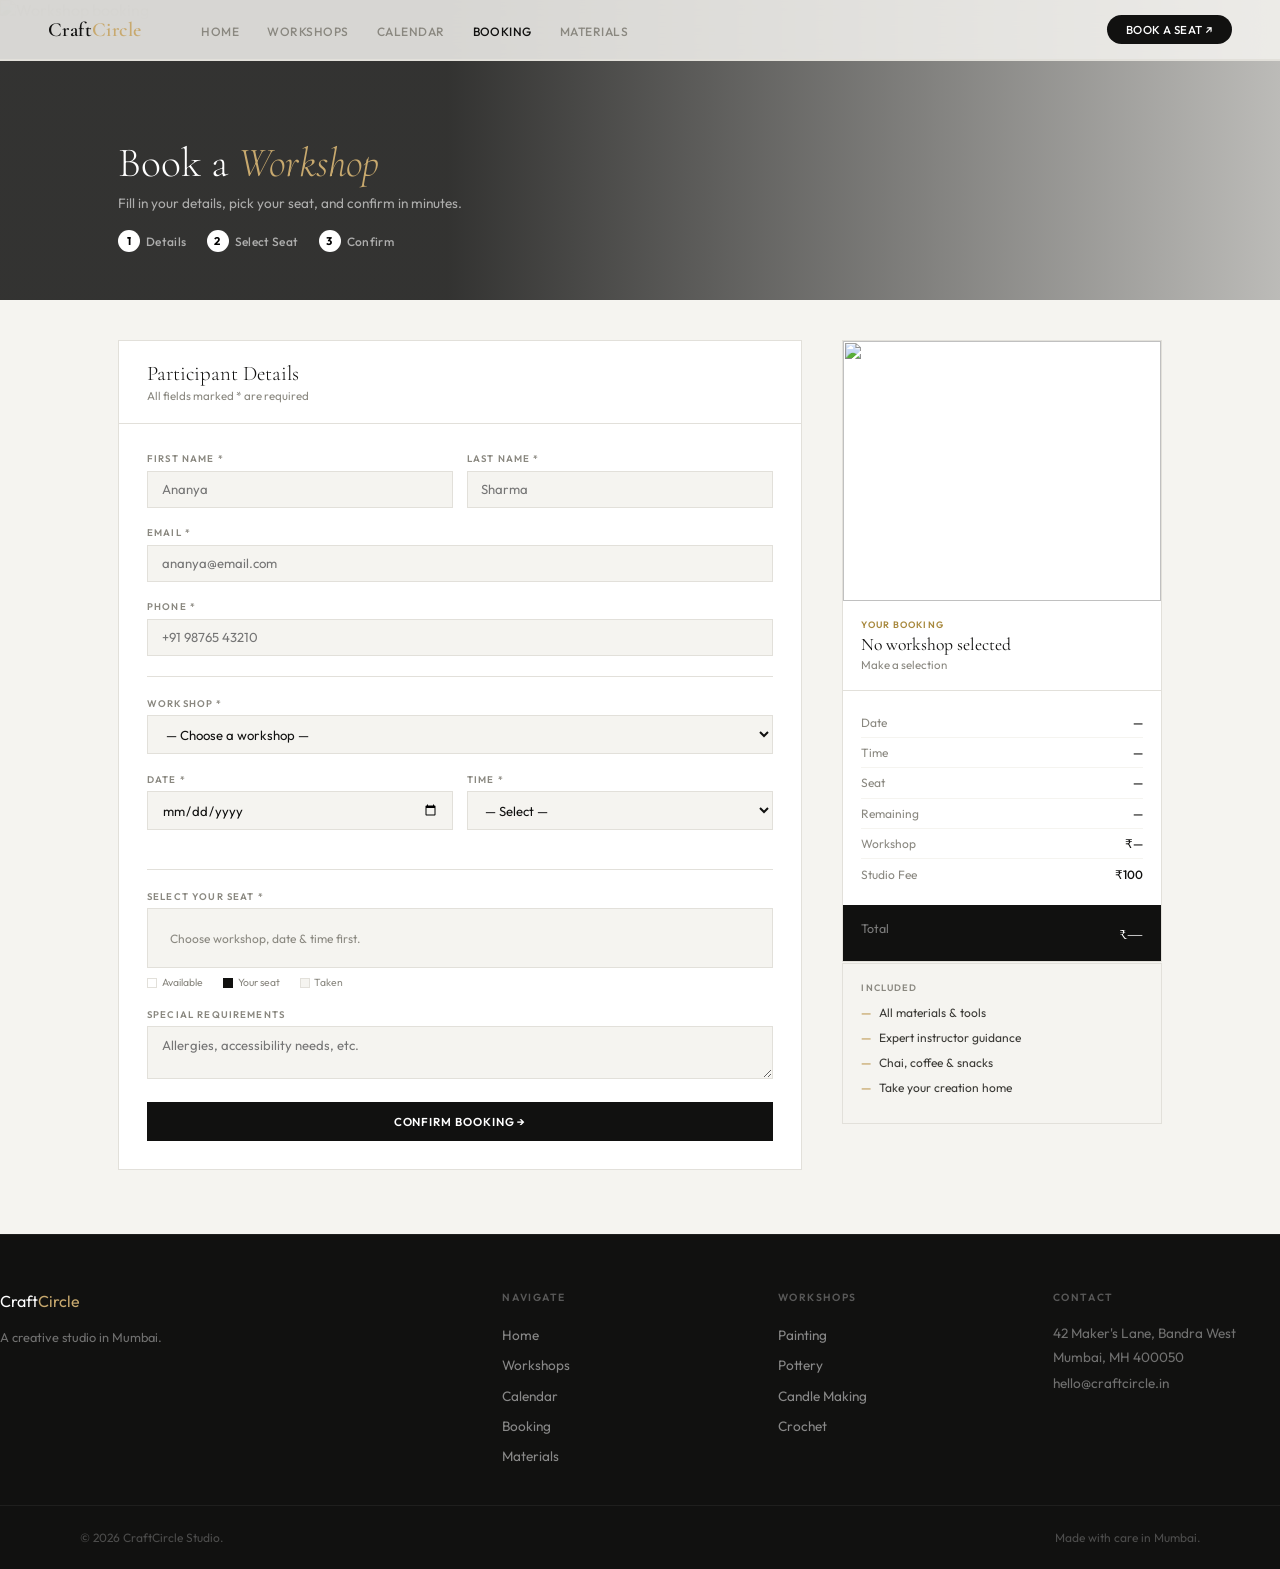
==== booking.html @ b0668a46 "Initial commit - CraftCircle workshop platform" ====
<!DOCTYPE html>
<html lang="en">

<head>
  <meta charset="UTF-8">
  <meta name="viewport" content="width=device-width, initial-scale=1.0">
  <title>Booking — CraftCircle</title>
  <meta name="description" content="Book your seat at a CraftCircle workshop.">
  <link rel="preconnect" href="https://fonts.googleapis.com">
  <link
    href="https://fonts.googleapis.com/css2?family=Cormorant+Garamond:ital,wght@0,300;0,400;0,600;1,300;1,400;1,600&family=Outfit:wght@300;400;500;600&display=swap"
    rel="stylesheet">
  <link rel="stylesheet" href="css/main.css">
  <link rel="stylesheet" href="css/booking.css">
</head>

<body class="relative">
  <nav class="cc-nav">
    <a href="index.html" class="nav-logo">Craft<span>Circle</span></a>
    <ul class="nav-links">
      <li><a href="index.html">Home</a></li>
      <li><a href="workshops.html">Workshops</a></li>
      <li><a href="calendar.html">Calendar</a></li>
      <li><a href="booking.html" class="active">Booking</a></li>
      <li><a href="materials.html">Materials</a></li>
    </ul>
    <div class="nav-right">
      <a href="booking.html" class="nav-btn">Book a Seat ↗</a>
      <button class="cc-hamburger" onclick="toggleMobileNav()">
        <span></span><span></span><span></span>
      </button>
    </div>
  </nav>

  <div class="mobile-nav">
    <a href="index.html">Home</a>
    <a href="workshops.html">Workshops</a>
    <a href="calendar.html">Calendar</a>
    <a href="booking.html" class="active">Booking</a>
    <a href="materials.html">Materials</a>
  </div>

  <div class="bk-banner">
    <img src="Images/booking.jpg" alt="Workshop booking">
    <div class="bk-banner-overlay"></div>
    <div class="bk-banner-content">
      <h1>Book a <em>Workshop</em></h1>
      <p>Fill in your details, pick your seat, and confirm in minutes.</p>
      <div class="bk-steps">
        <div class="bk-step"><span class="bk-step-num">1</span>Details</div>
        <div class="bk-step"><span class="bk-step-num">2</span>Select Seat</div>
        <div class="bk-step"><span class="bk-step-num">3</span>Confirm</div>
      </div>
    </div>
  </div>

  <section class="booking-section">
    <div class="booking-container">
      <div class="booking-layout">
        <div>
          <div class="form-panel reveal" id="formPanel">
            <div class="form-section-header">
              <h2>Participant Details</h2>
              <p>All fields marked * are required</p>
            </div>
            <div class="form-body">
              <form id="bookingForm" onsubmit="handleBooking(event)">
                <div class="form-row">
                  <div class="form-group">
                    <label>First Name *</label>
                    <input type="text" id="firstName" placeholder="Ananya" required>
                  </div>
                  <div class="form-group">
                    <label>Last Name *</label>
                    <input type="text" id="lastName" placeholder="Sharma" required>
                  </div>
                </div>
                <div class="form-group">
                  <label>Email *</label>
                  <input type="email" id="email" placeholder="ananya@email.com" required>
                </div>
                <div class="form-group">
                  <label>Phone *</label>
                  <input type="tel" id="phone" placeholder="+91 98765 43210" required>
                </div>

                <div class="divider"></div>

                <div class="form-group">
                  <label>Workshop *</label>
                  <select id="workshopSelect" required onchange="onWorkshopChange()">
                    <option value="">— Choose a workshop —</option>
                    <option value="Abstract Acrylic Pour|1200|painting">Abstract Acrylic Pour – ₹1,200</option>
                    <option value="Watercolor Florals|1000|painting">Watercolor Florals – ₹1,000</option>
                    <option value="Galaxy Resin Art|1500|painting">Galaxy Resin Art – ₹1,500</option>
                    <option value="Wheel Throwing|1800|pottery">Wheel Throwing – ₹1,800</option>
                    <option value="Hand-Built Ceramics|1400|pottery">Hand-Built Ceramics – ₹1,400</option>
                    <option value="Glaze &amp; Fire|900|pottery">Glaze &amp; Fire – ₹900</option>
                    <option value="Botanical Soy Candles|950|candle">Botanical Soy Candles – ₹950</option>
                    <option value="Pillar Candle Sculpting|1100|candle">Pillar Candle Sculpting – ₹1,100</option>
                    <option value="Granny Square|850|crochet">Granny Square – ₹850</option>
                    <option value="Amigurumi Toy Making|1100|crochet">Amigurumi Toy Making – ₹1,100</option>
                  </select>
                </div>

                <div class="form-row">
                  <div class="form-group">
                    <label>Date *</label>
                    <input type="date" id="sessionDate" required onchange="onDateChange()">
                  </div>
                  <div class="form-group">
                    <label>Time *</label>
                    <select id="sessionTime" required onchange="onTimeChange()">
                      <option value="">— Select —</option>
                      <option value="10:00 AM">10:00 AM</option>
                      <option value="2:00 PM">2:00 PM</option>
                      <option value="5:00 PM">5:00 PM</option>
                    </select>
                  </div>
                </div>

                <div class="divider"></div>

                <div class="form-group">
                  <label>Select Your Seat *</label>
                  <div class="seat-map" id="seatMap">
                    <p class="seat-placeholder">Choose workshop, date & time first.</p>
                  </div>
                  <div class="seat-legend">
                    <div class="sl-item">
                      <div class="sl-box sl-available"></div>Available
                    </div>
                    <div class="sl-item">
                      <div class="sl-box sl-selected"></div>Your seat
                    </div>
                    <div class="sl-item">
                      <div class="sl-box sl-taken"></div>Taken
                    </div>
                  </div>
                  <div class="seats-info" id="seatsInfo" style="display:none">
                    <span>Remaining</span><span id="seatsLeft"></span>
                  </div>
                </div>

                <div class="form-group">
                  <label>Special Requirements</label>
                  <textarea id="specialReq" rows="2" placeholder="Allergies, accessibility needs, etc."></textarea>
                </div>

                <div class="form-error" id="formError"></div>
                <button type="submit" class="form-submit">Confirm Booking →</button>
              </form>
            </div>
          </div>

          <div class="booking-confirm" id="bookingConfirm">
            <div class="confirm-icon">
              <svg viewBox="0 0 24 24">
                <polyline points="20 6 9 17 4 12" />
              </svg>
            </div>
            <h3>Booking Confirmed</h3>
            <p>Your seat is reserved. A confirmation email has been sent.</p>
            <div class="booking-id" id="bookingIdDisplay"></div>
            <p class="confirm-link">
              <a id="materialsLink" href="materials.html" style="color:var(--accent-dark);border-bottom:1px solid">See
                Materials page →</a>
            </p>
          </div>
          <div id="bookingModalOverlay"></div>
        </div>

        <div class="summary-panel reveal">
          <div class="summary-card">
            <div class="summary-img"><img src="Images/child.jpg" alt="" id="summaryImgEl"></div>
            <div class="summary-header">
              <div class="summary-header-label" id="summaryLabel">Your Booking</div>
              <h3 id="summaryTitle">No workshop selected</h3>
              <p id="summaryMeta">Make a selection</p>
            </div>
            <div class="summary-rows">
              <div class="summary-row"><span>Date</span><strong id="summaryDate">—</strong></div>
              <div class="summary-row"><span>Time</span><strong id="summaryTime">—</strong></div>
              <div class="summary-row"><span>Seat</span><strong id="summarySeat">—</strong></div>
              <div class="summary-row"><span>Remaining</span><strong id="summarySeatsLeft">—</strong></div>
              <div class="summary-row"><span>Workshop</span><strong id="summaryPrice">₹—</strong></div>
              <div class="summary-row"><span>Studio Fee</span><strong>₹100</strong></div>
            </div>
            <div class="summary-total"><span>Total</span><strong id="summaryTotal">₹—</strong></div>
          </div>
          <div class="perks-card">
            <h5>Included</h5>
            <div class="perk">All materials & tools</div>
            <div class="perk">Expert instructor guidance</div>
            <div class="perk">Chai, coffee & snacks</div>
            <div class="perk">Take your creation home</div>
          </div>
        </div>
      </div>
    </div>
  </section>

  <footer>
    <div class="container footer-grid">
      <div class="footer-brand">
        <span class="nav-logo">Craft<span style="color:var(--accent)">Circle</span></span>
        <p>A creative studio in Mumbai.</p>
      </div>
      <div class="footer-col">
        <h5>Navigate</h5>
        <ul>
          <li><a href="index.html">Home</a></li>
          <li><a href="workshops.html">Workshops</a></li>
          <li><a href="calendar.html">Calendar</a></li>
          <li><a href="booking.html">Booking</a></li>
          <li><a href="materials.html">Materials</a></li>
        </ul>
      </div>
      <div class="footer-col">
        <h5>Workshops</h5>
        <ul>
          <li><a href="#">Painting</a></li>
          <li><a href="#">Pottery</a></li>
          <li><a href="#">Candle Making</a></li>
          <li><a href="#">Crochet</a></li>
        </ul>
      </div>
      <div class="footer-col">
        <h5>Contact</h5>
        <p>42 Maker's Lane, Bandra West</p>
        <p>Mumbai, MH 400050</p>
        <p style="margin-top:.5rem">hello@craftcircle.in</p>
      </div>
    </div>
    <div class="footer-bottom">
      <p>© 2026 CraftCircle Studio.</p>
      <p>Made with care in Mumbai.</p>
    </div>
  </footer>

  <script src="js/main.js"></script>
  <script src="js/booking.js"></script>
</body>
</html>
---- css/main.css ----
/* ===== CRAFTCIRCLE SHARED DESIGN SYSTEM ===== */
/* Theme tokens — DO NOT CHANGE these colors or fonts */
:root {
  --off-white: #f5f4f0;
  --white: #ffffff;
  --ink: #111110;
  --ink-light: #3a3935;
  --muted: #8a8880;
  --accent: #c8a96e;
  --accent-dark: #a8893e;
  --border: #e2e0da;
  --font-display: 'Cormorant Garamond', Georgia, serif;
  --font-body: 'Outfit', sans-serif;
}


* {
    margin: 0;
    padding: 0;
    box-sizing: border-box;
}

body {
  font-family: var(--font-body);
  background: var(--off-white);
  color: var(--ink);
  overflow-x: hidden;
}

a {
  text-decoration: none;
  color: inherit;
}

ul {
  list-style: none;
  padding: 0;
  margin: 0
}

img {
  display: block;
  max-width: 100%;
  height: auto;
  object-fit: cover
}

h1,
h2,
h3,
h4,
h5,
h6 {
  margin: 0
}

p {
  margin: 0
}

/* ===== NAVBAR ===== */
.cc-nav {
  position: fixed;
  top: 0;
  left: 0;
  right: 0;
  z-index: 1050;
  display: flex;
  align-items: center;
  gap: 2rem;
  padding: 0 3rem;
  height: 60px;
  background: rgba(245, 244, 240, 0.85);
  backdrop-filter: blur(18px);
  -webkit-backdrop-filter: blur(18px);
  border-bottom: 1px solid var(--border);
  transition: background .4s, box-shadow .4s;
}

.cc-nav.scrolled {
  background: rgba(245, 244, 240, 0.98);
  box-shadow: 0 2px 24px rgba(0, 0, 0, 0.06)
}

.cc-nav .nav-logo {
  font-family: var(--font-display);
  font-size: 1.25rem;
  font-weight: 600;
  color: var(--ink);
  letter-spacing: .02em;
  margin-right: 1rem;
  white-space: nowrap
}

.cc-nav .nav-logo span {
  color: var(--accent)
}

.cc-nav .nav-links {
  display: flex;
  gap: .25rem;
  flex: 1
}

.cc-nav .nav-links a {
  padding: .35rem .75rem;
  font-size: .75rem;
  font-weight: 500;
  color: var(--muted);
  letter-spacing: .04em;
  text-transform: uppercase;
  border-radius: 2px;
  transition: color .2s;
}

.cc-nav .nav-links a:hover,
.cc-nav .nav-links a.active {
  color: var(--ink)
}

.cc-nav .nav-right {
  display: flex;
  align-items: center;
  gap: 1rem
}

.nav-btn {
  background: var(--ink) !important;
  color: var(--white) !important;
  padding: .45rem 1.15rem;
  border-radius: 50px;
  font-size: .72rem;
  font-weight: 500;
  letter-spacing: .04em;
  text-transform: uppercase;
  transition: background .2s, transform .2s;
  border: none;
}

.nav-btn:hover {
  background: var(--accent-dark) !important;
  transform: translateY(-1px)
}

/* Hamburger */
.cc-hamburger {
  display: none;
  background: none;
  border: none;
  cursor: pointer;
  padding: 0;
  width: 28px;
  height: 20px;
  position: relative;
  flex-shrink: 0
}

.cc-hamburger span {
  display: block;
  width: 100%;
  height: 2px;
  background: var(--ink);
  position: absolute;
  left: 0;
  transition: all .3s ease
}

.cc-hamburger span:nth-child(1) {
  top: 0
}

.cc-hamburger span:nth-child(2) {
  top: 9px
}

.cc-hamburger span:nth-child(3) {
  top: 18px
}

.cc-hamburger.open span:nth-child(1) {
  top: 9px;
  transform: rotate(45deg)
}

.cc-hamburger.open span:nth-child(2) {
  opacity: 0
}

.cc-hamburger.open span:nth-child(3) {
  top: 9px;
  transform: rotate(-45deg)
}

/* Mobile nav drawer */
.mobile-nav {
  position: fixed;
  top: 60px;
  left: 0;
  right: 0;
  z-index: 1040;
  background: rgba(245, 244, 240, 0.98);
  backdrop-filter: blur(18px);
  border-bottom: 1px solid var(--border);
  padding: 0 2rem;
  max-height: 0;
  overflow: hidden;
  transition: max-height .4s cubic-bezier(.4, 0, .2, 1), padding .4s;
}

.mobile-nav.open {
  max-height: 400px;
  padding: 1.5rem 2rem
}

.mobile-nav a {
  display: block;
  padding: .75rem 0;
  font-size: .9rem;
  font-weight: 500;
  color: var(--muted);
  letter-spacing: .04em;
  text-transform: uppercase;
  border-bottom: 1px solid var(--border);
  transition: color .2s;
}

.mobile-nav a:last-child {
  border-bottom: none
}

.mobile-nav a:hover,
.mobile-nav a.active {
  color: var(--ink)
}

/* ===== SECTION HELPERS ===== */
.section-eyebrow {
  display: inline-flex;
  align-items: center;
  gap: .5rem;
  font-size: .62rem;
  font-weight: 500;
  letter-spacing: .14em;
  text-transform: uppercase;
  color: var(--muted);
  margin-bottom: .85rem;
}

.section-eyebrow::before {
  content: '';
  display: block;
  width: 24px;
  height: 1px;
  background: var(--accent)
}

.section-title {
  font-family: var(--font-display);
  font-size: clamp(1.85rem, 3vw, 2.75rem);
  font-weight: 300;
  line-height: 1.12;
  color: var(--ink);
}

.section-title em {
  font-style: italic
}

/* ===== BUTTONS ===== */
.btn-dark {
  display: inline-flex;
  align-items: center;
  gap: .5rem;
  background: var(--ink);
  color: var(--white);
  padding: .65rem 1.5rem;
  border-radius: 50px;
  font-size: .78rem;
  font-weight: 500;
  letter-spacing: .03em;
  transition: background .2s, transform .2s;
  border: none;
  cursor: pointer;
  font-family: var(--font-body);
}

.btn-dark:hover {
  background: var(--accent-dark);
  color: var(--white);
  transform: translateY(-2px)
}

.btn-dark svg {
  width: 14px;
  height: 14px;
  fill: currentColor
}

.btn-ghost {
  display: inline-flex;
  align-items: center;
  gap: .5rem;
  font-size: .85rem;
  font-weight: 500;
  color: var(--ink-light);
  border-bottom: 1px solid var(--border);
  padding-bottom: 2px;
  transition: color .2s, border-color .2s;
}

.btn-ghost:hover {
  color: var(--accent-dark);
  border-color: var(--accent)
}

.btn-dark-outline {
  display: inline-flex;
  align-items: center;
  gap: .5rem;
  border: 1.5px solid var(--ink);
  color: var(--ink);
  padding: .65rem 1.5rem;
  border-radius: 50px;
  font-size: .76rem;
  font-weight: 500;
  letter-spacing: .04em;
  text-transform: uppercase;
  transition: background .2s, color .2s;
}

.btn-dark-outline:hover {
  background: var(--ink);
  color: var(--white)
}

/* ===== FOOTER ===== */
footer {
  background: var(--ink);
  border-top: 1px solid rgba(255, 255, 255, .06);
  padding: 3.5rem 0 0
}

.footer-grid {
  display: grid;
  grid-template-columns: 2fr 1fr 1fr 1fr;
  gap: 3rem;
  padding-bottom: 2.5rem
}

.footer-brand .nav-logo {
  color: var(--white);
  display: block;
  margin-bottom: 1rem
}

.footer-brand p {
  font-size: .8rem;
  color: rgba(255, 255, 255, .4);
  line-height: 1.7;
  max-width: 260px
}

.footer-col h5 {
  font-size: .65rem;
  font-weight: 600;
  letter-spacing: .15em;
  text-transform: uppercase;
  color: rgba(255, 255, 255, .3);
  margin-bottom: 1.25rem
}

.footer-col ul {
  display: flex;
  flex-direction: column;
  gap: .65rem
}

.footer-col ul li a {
  font-size: .85rem;
  color: rgba(255, 255, 255, .5);
  transition: color .2s
}

.footer-col ul li a:hover {
  color: var(--white)
}

.footer-col p {
  font-size: .85rem;
  color: rgba(255, 255, 255, .4);
  margin-bottom: .4rem
}

.footer-bottom {
  border-top: 1px solid rgba(255, 255, 255, .06);
  padding: 1.5rem 5rem;
  display: flex;
  justify-content: space-between;
  align-items: center
}

.footer-bottom p {
  font-size: .75rem;
  color: rgba(255, 255, 255, .25)
}

/* ===== RESPONSIVE ===== */
@media(max-width:1024px) {
  .cc-nav {
    padding: 0 1.5rem
  }

  .footer-grid {
    grid-template-columns: 1fr 1fr;
    gap: 2rem
  }
}

@media(max-width:768px) {
  .cc-nav .nav-links {
    display: none !important
  }

  .cc-hamburger {
    display: block !important
  }

  .footer-grid {
    grid-template-columns: 1fr
  }

  .footer-bottom {
    flex-direction: column;
    gap: .5rem;
    padding: 1.5rem
  }
}
---- css/booking.css ----
.bk-steps {
    display: flex;
    gap: 1.5rem
}

.bk-step {
    display: flex;
    align-items: center;
    gap: .5rem;
    font-size: .7rem;
    font-weight: 500;
    color: rgba(17, 17, 16, .45);
    letter-spacing: .03em
}

.bk-step-num {
    width: 22px;
    height: 22px;
    border-radius: 50%;
    background: var(--ink);
    color: var(--white);
    display: flex;
    align-items: center;
    justify-content: center;
    font-size: .6rem;
    font-weight: 700
}



.booking-section {
    padding: 2.5rem 0 4rem
}

.booking-layout {
    display: grid;
    grid-template-columns: 1fr 320px;
    gap: 2.5rem;
    align-items: start
}

.form-panel {
    background: var(--white);
    border: 1px solid var(--border)
}

.form-section-header {
    padding: 1.25rem 1.75rem;
    border-bottom: 1px solid var(--border)
}

.form-section-header h2 {
    font-family: var(--font-display);
    font-size: 1.3rem;
    font-weight: 300;
    color: var(--ink)
}

.form-section-header p {
    font-size: .72rem;
    color: var(--muted);
    margin-top: .15rem
}

.form-body {
    padding: 1.75rem
}

.form-group {
    margin-bottom: 1.15rem
}

.form-group label {
    display: block;
    font-size: .6rem;
    font-weight: 600;
    letter-spacing: .12em;
    text-transform: uppercase;
    color: var(--muted);
    margin-bottom: .4rem
}

.form-group input,
.form-group select,
.form-group textarea {
    width: 100%;
    padding: .6rem .85rem;
    border: 1px solid var(--border);
    background: var(--off-white);
    font-family: var(--font-body);
    font-size: .82rem;
    color: var(--ink);
    outline: none;
    transition: border-color .25s, box-shadow .25s;
    border-radius: 0
}

.form-group input:focus,
.form-group select:focus,
.form-group textarea:focus {
    border-color: var(--ink);
    background: var(--white);
    box-shadow: 0 0 0 2px rgba(200, 169, 110, .08)
}

.form-row {
    display: grid;
    grid-template-columns: 1fr 1fr;
    gap: .85rem
}

.divider {
    height: 1px;
    background: var(--border);
    margin: 1.25rem 0
}

.seat-map {
    display: grid;
    grid-template-columns: repeat(8, 1fr);
    gap: 3px;
    padding: 1rem;
    background: var(--off-white);
    border: 1px solid var(--border)
}

.seat-btn {
    aspect-ratio: 1;
    display: flex;
    align-items: center;
    justify-content: center;
    font-size: .58rem;
    font-weight: 600;
    background: var(--white);
    border: 1px solid var(--border);
    cursor: pointer;
    font-family: var(--font-body);
    color: var(--ink);
    transition: all .15s
}

.seat-btn:hover {
    background: var(--accent);
    border-color: var(--accent-dark);
    transform: scale(1.06)
}

.seat-btn.selected {
    background: var(--ink);
    border-color: var(--ink);
    color: var(--white);
    transform: scale(1.04)
}

.seat-btn.booked {
    background: var(--off-white);
    border-color: var(--border);
    color: var(--border);
    cursor: not-allowed;
    text-decoration: line-through
}

.seat-legend {
    display: flex;
    gap: 1.25rem;
    margin-top: .5rem;
    font-size: .65rem;
    color: var(--muted)
}

.sl-item {
    display: flex;
    align-items: center;
    gap: .3rem
}

.sl-box {
    width: 10px;
    height: 10px;
    border: 1px solid
}

.sl-available {
    border-color: var(--border);
    background: var(--white)
}

.sl-selected {
    border-color: var(--ink);
    background: var(--ink)
}

.sl-taken {
    border-color: var(--border);
    background: var(--off-white)
}

.seats-info {
    margin-top: .5rem;
    padding: .5rem .75rem;
    background: var(--off-white);
    border: 1px solid var(--border);
    display: flex;
    justify-content: space-between;
    font-size: .72rem
}

.seats-info span:last-child {
    font-weight: 600;
    color: var(--accent-dark)
}

.form-error {
    display: none;
    padding: .6rem .85rem;
    background: #fce4ec;
    border-left: 2px solid #ef5350;
    font-size: .78rem;
    color: #b71c1c;
    margin-bottom: 1rem
}

.form-submit {
    width: 100%;
    background: var(--ink);
    color: var(--white);
    padding: .75rem;
    border: none;
    cursor: pointer;
    font-family: var(--font-body);
    font-size: .72rem;
    font-weight: 600;
    letter-spacing: .08em;
    text-transform: uppercase;
    transition: background .2s
}

.form-submit:hover {
    background: var(--accent-dark)
}

.booking-confirm {
    display: none;
    padding: 3rem 1.75rem;
    text-align: center;
    background: var(--white);
    border: 1px solid var(--border)
}

.confirm-icon {
    width: 48px;
    height: 48px;
    border-radius: 50%;
    background: var(--ink);
    display: flex;
    align-items: center;
    justify-content: center;
    margin: 0 auto 1rem
}

.confirm-icon svg {
    width: 22px;
    height: 22px;
    fill: none;
    stroke: white;
    stroke-width: 2
}

.booking-confirm h3 {
    font-family: var(--font-display);
    font-size: 1.65rem;
    font-weight: 300;
    color: var(--ink);
    margin-bottom: .5rem
}

.booking-confirm p {
    font-size: .8rem;
    color: var(--muted);
    line-height: 1.6;
    margin-bottom: 1rem
}

.booking-id {
    display: inline-block;
    font-family: var(--font-display);
    font-size: 1.2rem;
    font-weight: 600;
    color: var(--accent-dark);
    letter-spacing: .08em;
    border: 1px solid var(--accent);
    padding: .5rem 1.5rem;
    background: rgba(200, 169, 110, .04);
    margin-bottom: 1rem
}

.summary-panel {
    position: sticky;
    top: 80px;
    display: flex;
    flex-direction: column;
    gap: 1px
}

.summary-card {
    background: var(--white);
    border: 1px solid var(--border)
}

.summary-img {
    height: 260px;
    overflow: hidden
}

.summary-img img{
    width:100%;
    height:100%;
    object-fit:cover;
    object-position:center top;
    transition:transform .4s;
}
.summary-card:hover .summary-img img {
    transform: scale(1.03)
}

.summary-header {
    padding: 1.15rem;
    border-bottom: 1px solid var(--border)
}

.summary-header-label {
    font-size: .58rem;
    font-weight: 600;
    letter-spacing: .12em;
    text-transform: uppercase;
    color: var(--accent-dark);
    margin-bottom: .25rem
}

.summary-header h3 {
    font-family: var(--font-display);
    font-size: 1.1rem;
    font-weight: 400;
    color: var(--ink);
    line-height: 1.2
}

.summary-header p {
    font-size: .72rem;
    color: var(--muted);
    margin-top: .1rem
}

.summary-rows {
    padding: 1rem 1.15rem
}

.summary-row {
    display: flex;
    justify-content: space-between;
    padding: .45rem 0;
    border-bottom: 1px solid var(--off-white);
    font-size: .75rem
}

.summary-row:last-child {
    border-bottom: none
}

.summary-row span {
    color: var(--muted)
}

.summary-row strong {
    color: var(--ink);
    font-weight: 500
}

.summary-total {
    display: flex;
    justify-content: space-between;
    padding: 1rem 1.15rem;
    background: var(--ink);
    font-size: .78rem
}

.summary-total span {
    color: rgba(255, 255, 255, .45)
}

.summary-total strong {
    color: var(--white);
    font-family: var(--font-display);
    font-size: 1.2rem;
    font-weight: 400
}

.perks-card {
    background: var(--off-white);
    border: 1px solid var(--border);
    padding: 1.15rem
}

.perks-card h5 {
    font-size: .58rem;
    font-weight: 600;
    letter-spacing: .12em;
    text-transform: uppercase;
    color: var(--muted);
    margin-bottom: .75rem
}

.perk {
    display: flex;
    gap: .5rem;
    align-items: flex-start;
    margin-bottom: .5rem;
    font-size: .75rem;
    color: var(--ink-light);
    line-height: 1.4
}

.perk::before {
    content: '—';
    color: var(--accent);
    font-weight: 600;
    flex-shrink: 0
}

@media(max-width:900px) {
    .booking-layout {
        grid-template-columns: 1fr
    }

    .summary-panel {
        position: static
    }

    .form-row {
        grid-template-columns: 1fr
    }

    .bk-steps {
        display: none
    }
}

.seat-placeholder {
  grid-column: 1 / -1;
  font-size: .75rem;
  color: var(--muted);
  padding: .35rem;
}

.confirm-link {
  font-size: .75rem;
}

.booking-container {
  max-width: 1140px;
  margin: 0 auto;
  padding: 0 3rem;
}

/* BOOKING HERO BANNER (same style as materials page) */

.bk-banner{
  padding-top:60px;
  position:relative;
  height:300px;
  overflow:hidden;
}

.bk-banner img{
  position:absolute;
  inset:0;
  width:100%;
  height:100%;
  object-fit:cover;
  object-position:center;
}

.bk-banner-overlay{
  position:absolute;
  inset:0;
  background:linear-gradient(
      to right,
      rgba(17,17,16,.85) 35%,
      rgba(17,17,16,.25) 100%
  );
}

.bk-banner-content{
  position:relative;
  z-index:2;
  max-width:1140px;
  margin:0 auto;
  padding:3rem;
  height:100%;
  display:flex;
  flex-direction:column;
  justify-content:flex-end;
}

.bk-banner h1{
  font-family:var(--font-display);
  font-size:2.6rem;
  font-weight:300;
  color:white;
}

.bk-banner h1 em{
  color:var(--accent);
}

.bk-banner p{
  font-size:.85rem;
  color:rgba(255,255,255,.6);
  margin-top:.4rem;
}

/* steps */
.bk-steps{
  display:flex;
  gap:20px;
  margin-top:18px;
}

.bk-step{
  font-size:.75rem;
  color:rgba(255,255,255,.6);
  display:flex;
  align-items:center;
  gap:6px;
}

.bk-step-num{
  width:22px;
  height:22px;
  border-radius:50%;
  background:white;
  color:black;
  font-size:.7rem;
  display:flex;
  align-items:center;
  justify-content:center;
}

@keyframes slideUp {
  from {
    opacity: 0;
    transform: translateY(20px);
  }
  to {
    opacity: 1;
    transform: translateY(0);
  }
}
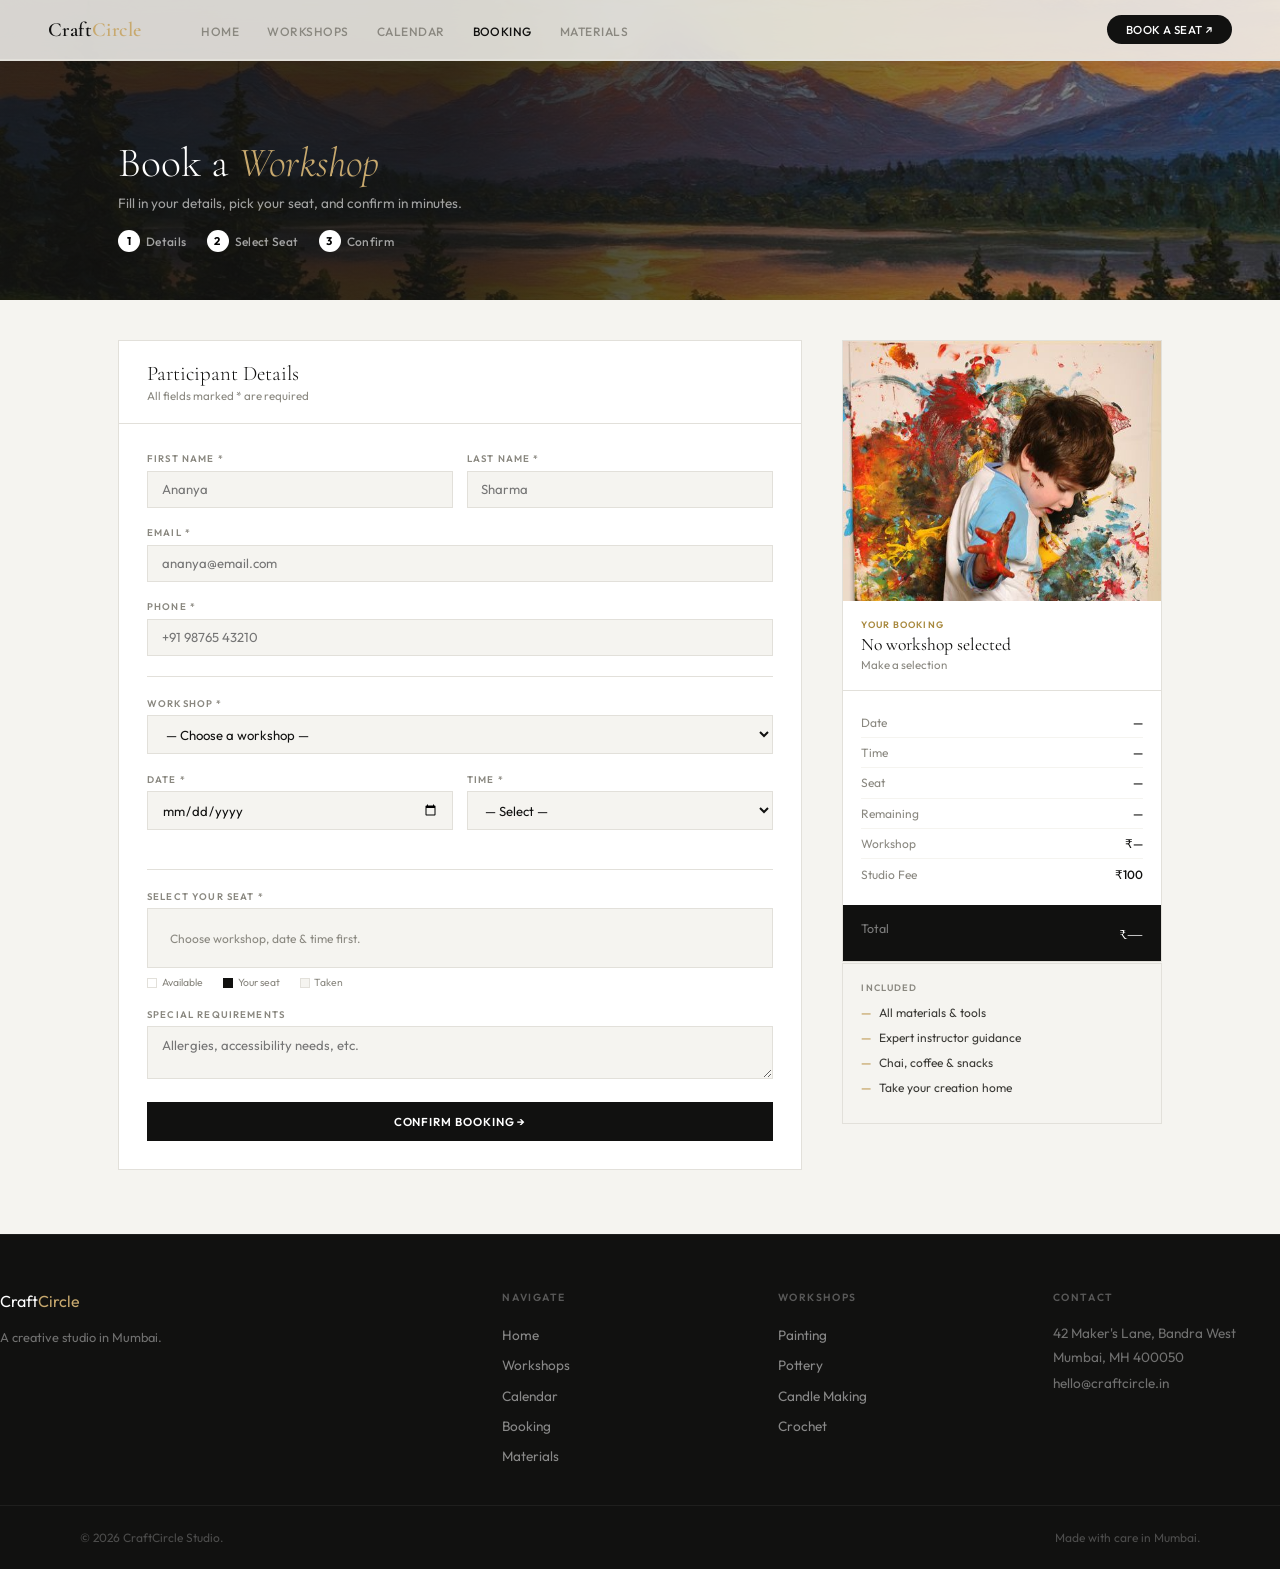
==== commit b65420b6: "Initial commit - CraftCircle workshop platform" ====
--- a/booking.html
+++ b/booking.html
@@ -41,7 +41,7 @@
   </div>
 
   <div class="bk-banner">
-    <img src="Images/booking.jpg" alt="Workshop booking">
+    <img src="images/booking.jpg" alt="Workshop booking">
     <div class="bk-banner-overlay"></div>
     <div class="bk-banner-content">
       <h1>Book a <em>Workshop</em></h1>
@@ -172,7 +172,7 @@
 
         <div class="summary-panel reveal">
           <div class="summary-card">
-            <div class="summary-img"><img src="Images/child.jpg" alt="" id="summaryImgEl"></div>
+            <div class="summary-img"><img src="images/child.jpg" alt="" id="summaryImgEl"></div>
             <div class="summary-header">
               <div class="summary-header-label" id="summaryLabel">Your Booking</div>
               <h3 id="summaryTitle">No workshop selected</h3>
